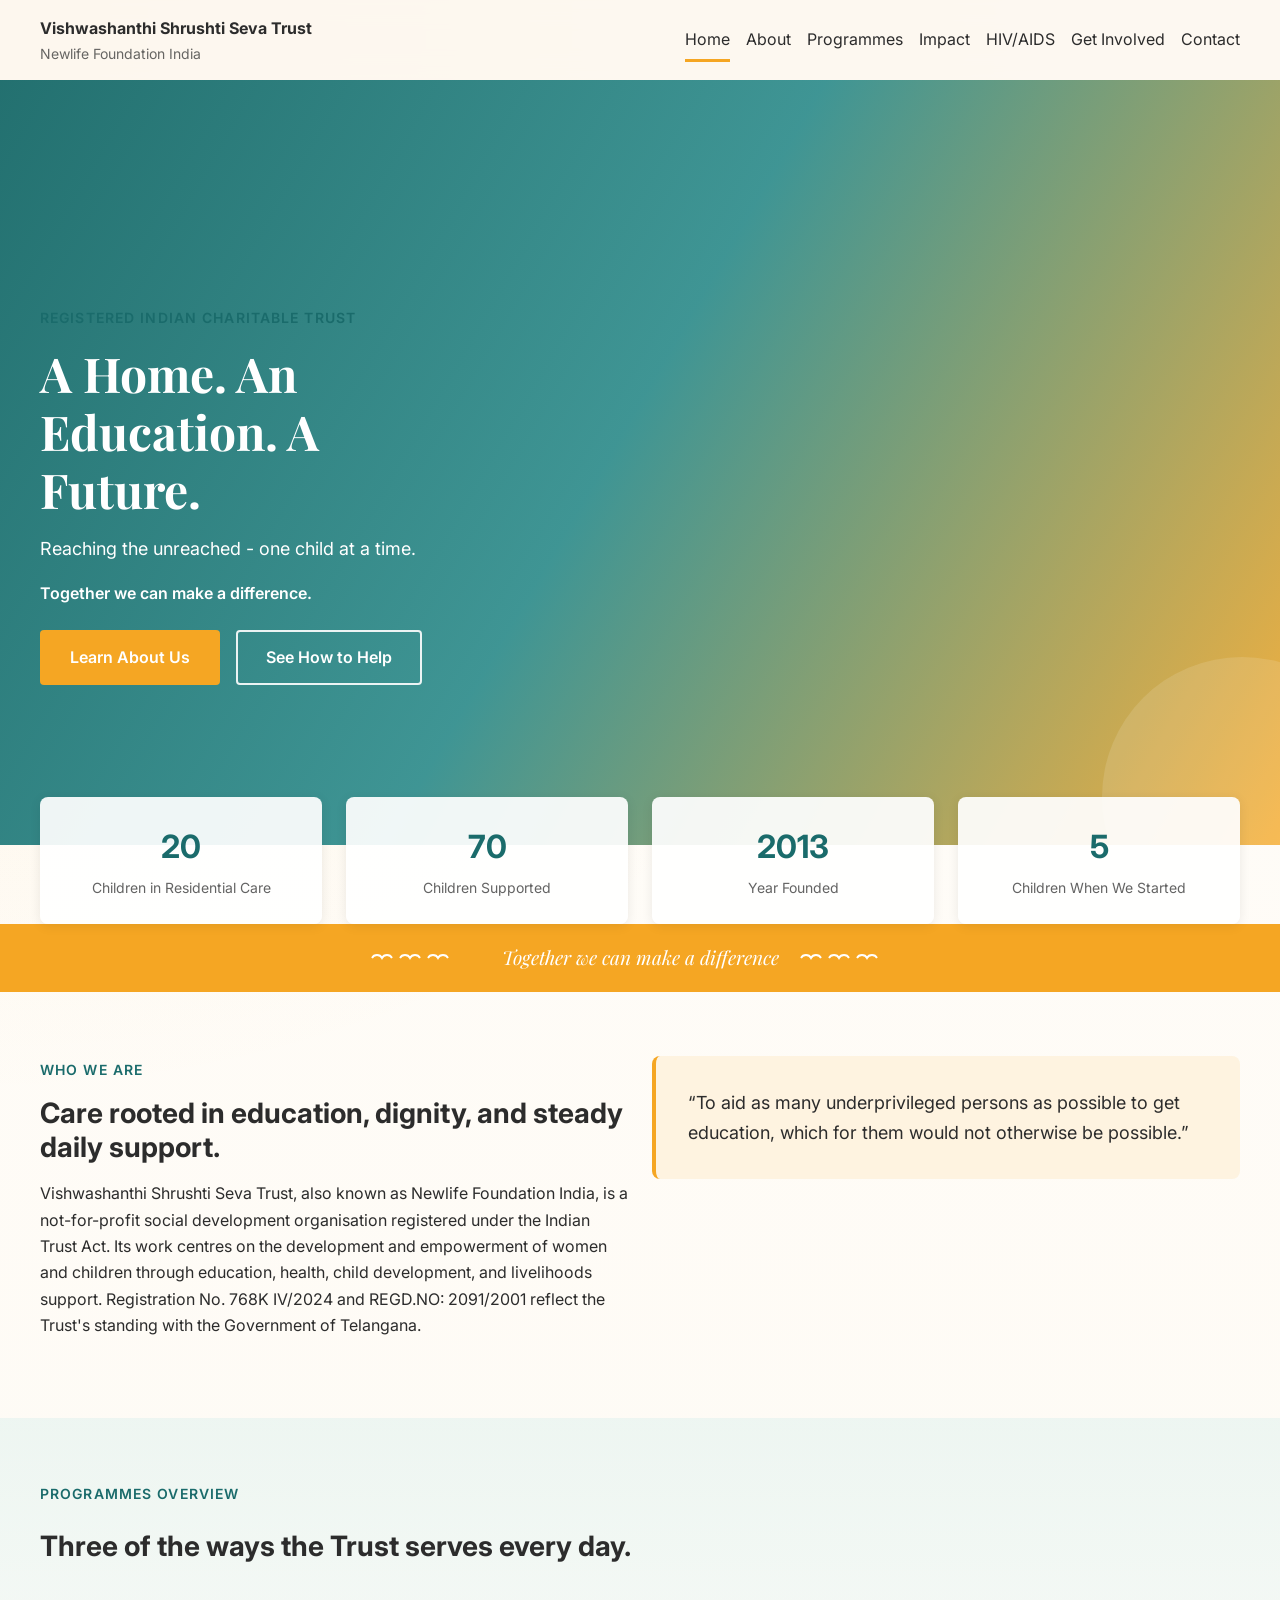
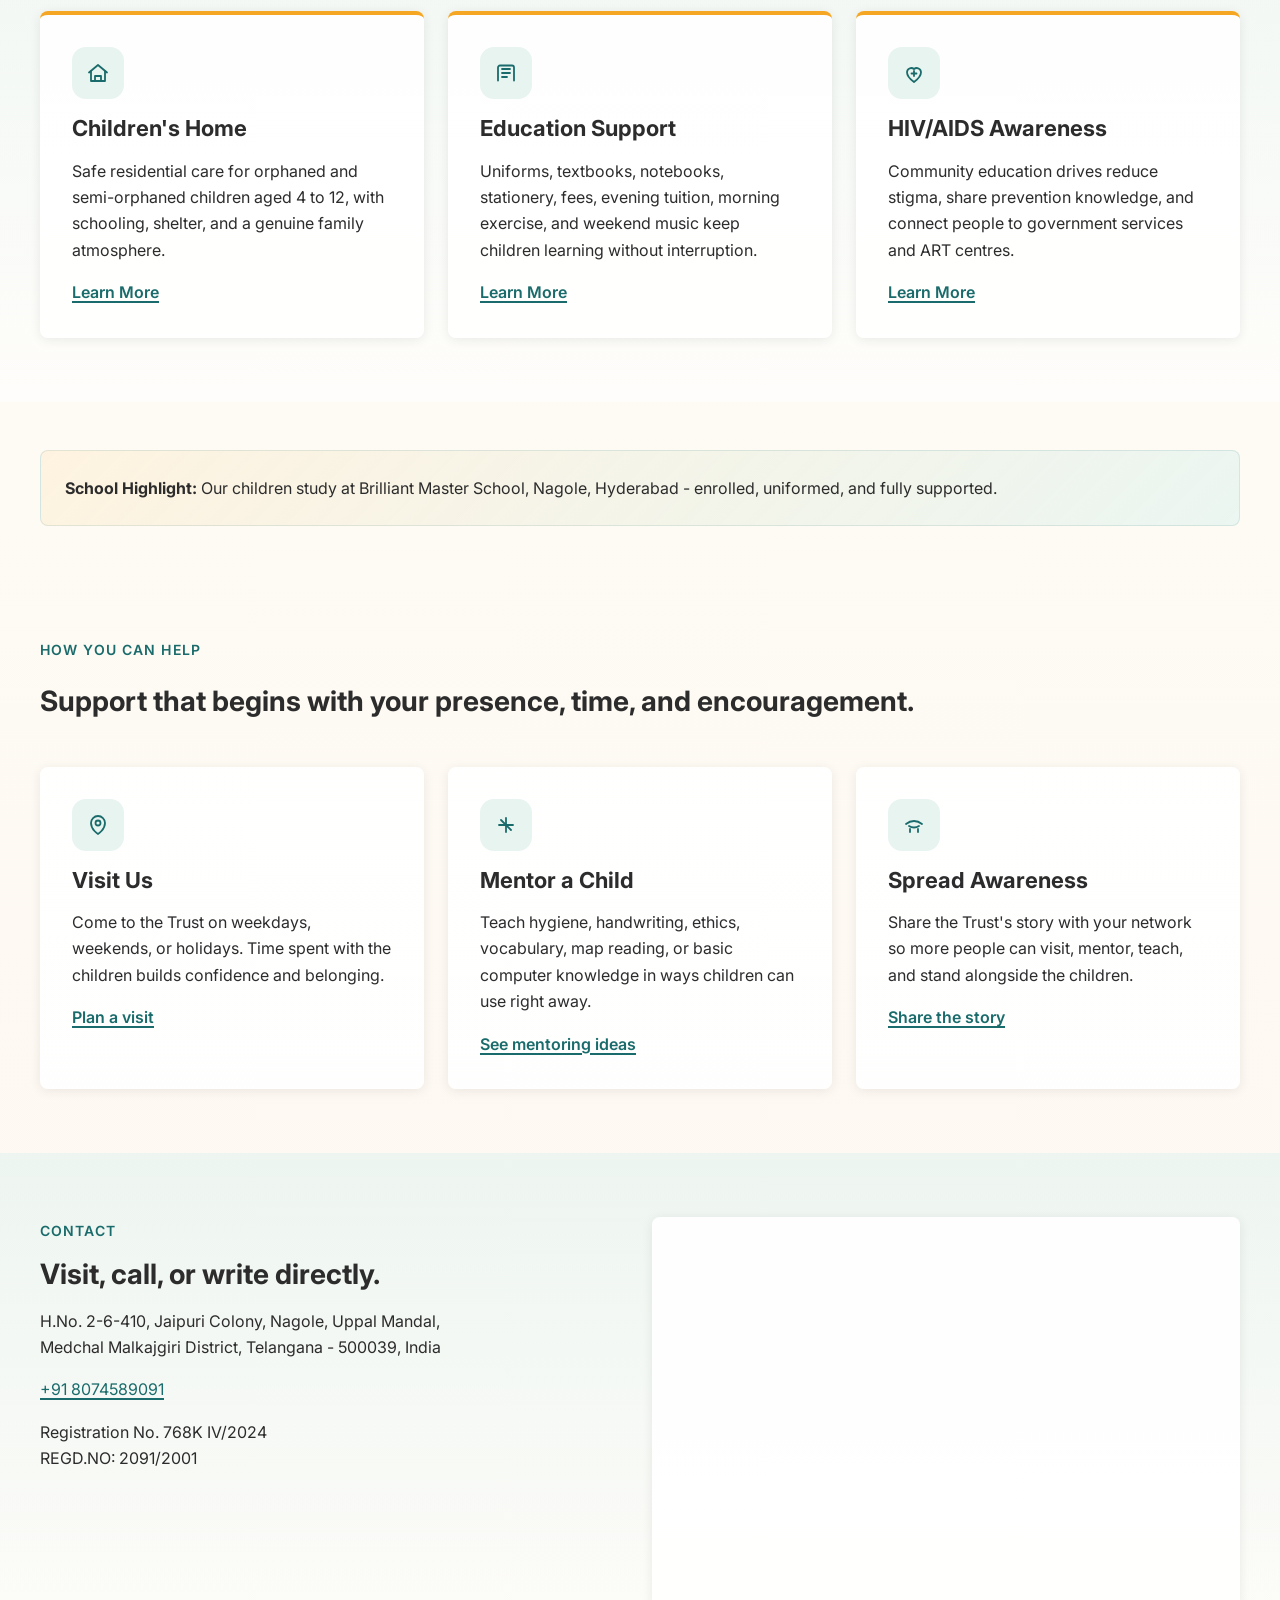
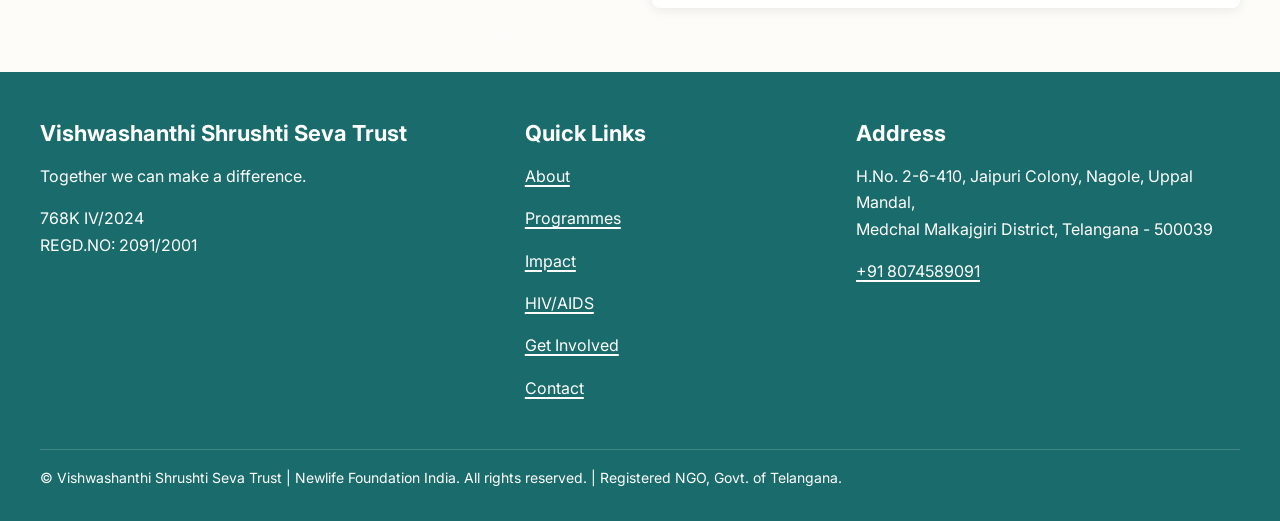
==== index.html @ 9d7c6ed6 "Initial commit: Vishwashanthi Shrushti Seva Trust website" ====
<!DOCTYPE html>
<html lang="en">
<head>
  <meta charset="UTF-8">
  <meta name="viewport" content="width=device-width, initial-scale=1">
  <title>Home - Vishwashanthi Shrushti Seva Trust</title>
  <meta name="description" content="Learn how Vishwashanthi Shrushti Seva Trust, also known as Newlife Foundation India, supports children, women, and the local community in Nagole, Hyderabad.">
  <meta property="og:title" content="Home - Vishwashanthi Shrushti Seva Trust">
  <meta property="og:description" content="A home, an education, and a future for children in residential care and the wider community.">
  <meta property="og:type" content="website">
  <link rel="preconnect" href="https://fonts.googleapis.com">
  <link rel="preconnect" href="https://fonts.gstatic.com" crossorigin>
  <link href="https://fonts.googleapis.com/css2?family=Playfair+Display:wght@700&family=Inter:wght@400;500;600&display=swap" rel="stylesheet">
  <link rel="stylesheet" href="style.css">
  <style>
    .hero .btn-secondary { border-color: rgba(255,255,255,.9); color: var(--color-white); }
  </style>
</head>
<body>
  <a href="#main" class="skip-link">Skip to main content</a>
  <header class="site-header">
    <div class="container nav-shell">
      <a class="brand" href="index.html">
        <strong>Vishwashanthi Shrushti Seva Trust</strong>
        <span>Newlife Foundation India</span>
      </a>
      <button class="nav-toggle" type="button" aria-expanded="false" aria-controls="site-menu" data-nav-toggle>
        <span class="visually-hidden">Open navigation</span>
        <svg viewBox="0 0 24 24" aria-hidden="true"><path d="M4 7h16M4 12h16M4 17h16"/></svg>
      </button>
      <nav class="nav-menu" id="site-menu" aria-label="Primary" data-nav-menu>
        <button class="nav-close" type="button" data-nav-close>
          <span class="visually-hidden">Close navigation</span>
          <svg viewBox="0 0 24 24" aria-hidden="true"><path d="M6 6l12 12M18 6 6 18"/></svg>
        </button>
        <ul class="nav-links">
          <li><a href="index.html" aria-current="page">Home</a></li>
          <li><a href="about.html">About</a></li>
          <li><a href="programmes.html">Programmes</a></li>
          <li><a href="impact.html">Impact</a></li>
          <li><a href="hiv-aids.html">HIV/AIDS</a></li>
          <li><a href="get-involved.html">Get Involved</a></li>
          <li><a href="contact.html">Contact</a></li>
        </ul>
      </nav>
    </div>
  </header>

  <main id="main">
    <section class="hero">
      <div class="container hero-grid">
        <div>
          <span class="eyebrow">Registered Indian Charitable Trust</span>
          <h1 class="hero-title">A Home. An Education. A Future.</h1>
          <p class="hero-subtitle">Reaching the unreached - one child at a time.</p>
          <p class="hero-tagline">Together we can make a difference.</p>
          <div class="button-row">
            <a class="btn btn-primary" href="about.html">Learn About Us</a>
            <a class="btn btn-secondary" href="get-involved.html">See How to Help</a>
          </div>
        </div>
      </div>
    </section>

    <section class="impact-strip">
      <div class="container">
        <div class="stats-grid">
          <article class="stat-card"><span class="stat-value" data-count="20">20</span><span class="stat-label">Children in Residential Care</span></article>
          <article class="stat-card"><span class="stat-value" data-count="70">70</span><span class="stat-label">Children Supported</span></article>
          <article class="stat-card"><span class="stat-value" data-count="2013">2013</span><span class="stat-label">Year Founded</span></article>
          <article class="stat-card"><span class="stat-value" data-count="5">5</span><span class="stat-label">Children When We Started</span></article>
        </div>
      </div>
    </section>

    <section class="story-ribbon" aria-label="Trust tagline">
      <div class="container">
        <svg class="ribbon-hearts" viewBox="0 0 120 20" aria-hidden="true"><path d="M6 10c2-4 8-4 10 0 2-4 8-4 10 0M34 10c2-4 8-4 10 0 2-4 8-4 10 0M62 10c2-4 8-4 10 0 2-4 8-4 10 0"/></svg>
        <div class="ribbon-text">Together we can make a difference</div>
        <svg class="ribbon-hearts" viewBox="0 0 120 20" aria-hidden="true"><path d="M6 10c2-4 8-4 10 0 2-4 8-4 10 0M34 10c2-4 8-4 10 0 2-4 8-4 10 0M62 10c2-4 8-4 10 0 2-4 8-4 10 0"/></svg>
      </div>
    </section>

    <section class="section">
      <div class="container split-grid">
        <div>
          <span class="eyebrow">Who We Are</span>
          <h2>Care rooted in education, dignity, and steady daily support.</h2>
          <p>Vishwashanthi Shrushti Seva Trust, also known as Newlife Foundation India, is a not-for-profit social development organisation registered under the Indian Trust Act. Its work centres on the development and empowerment of women and children through education, health, child development, and livelihoods support. Registration No. 768K IV/2024 and REGD.NO: 2091/2001 reflect the Trust's standing with the Government of Telangana.</p>
        </div>
        <aside class="pull-quote">
          “To aid as many underprivileged persons as possible to get education, which for them would not otherwise be possible.”
        </aside>
      </div>
    </section>

    <section class="section section-alt">
      <div class="container">
        <div class="section-title-row">
          <span class="eyebrow">Programmes Overview</span>
          <h2>Three of the ways the Trust serves every day.</h2>
        </div>
        <div class="card-grid">
          <article class="program-card">
            <div class="icon-chip"><svg viewBox="0 0 24 24" aria-hidden="true"><path d="M3 11.5 12 4l9 7.5"/><path d="M5 10.5V20h14v-9.5"/><path d="M9 20v-5h6v5"/></svg></div>
            <h3>Children's Home</h3>
            <p>Safe residential care for orphaned and semi-orphaned children aged 4 to 12, with schooling, shelter, and a genuine family atmosphere.</p>
            <a class="plain-link" href="programmes.html">Learn More</a>
          </article>
          <article class="program-card">
            <div class="icon-chip"><svg viewBox="0 0 24 24" aria-hidden="true"><path d="M4 19.5V6.5a2 2 0 0 1 2-2h12a2 2 0 0 1 2 2v13"/><path d="M8 8h8M8 12h8M8 16h5"/></svg></div>
            <h3>Education Support</h3>
            <p>Uniforms, textbooks, notebooks, stationery, fees, evening tuition, morning exercise, and weekend music keep children learning without interruption.</p>
            <a class="plain-link" href="programmes.html">Learn More</a>
          </article>
          <article class="program-card">
            <div class="icon-chip"><svg viewBox="0 0 24 24" aria-hidden="true"><path d="M12 21c4.5-3.2 7-6.2 7-9.7A4.3 4.3 0 0 0 12 8a4.3 4.3 0 0 0-7 3.3C5 14.8 7.5 17.8 12 21Z"/><path d="M12 10v5M9.5 12.5h5"/></svg></div>
            <h3>HIV/AIDS Awareness</h3>
            <p>Community education drives reduce stigma, share prevention knowledge, and connect people to government services and ART centres.</p>
            <a class="plain-link" href="programmes.html">Learn More</a>
          </article>
        </div>
      </div>
    </section>

    <section class="section-tight">
      <div class="container">
        <div class="callout">
          <strong>School Highlight:</strong> Our children study at Brilliant Master School, Nagole, Hyderabad - enrolled, uniformed, and fully supported.
        </div>
      </div>
    </section>

    <section class="section">
      <div class="container">
        <div class="section-title-row">
          <span class="eyebrow">How You Can Help</span>
          <h2>Support that begins with your presence, time, and encouragement.</h2>
        </div>
        <div class="card-grid">
          <article class="info-card">
            <div class="icon-chip"><svg viewBox="0 0 24 24" aria-hidden="true"><path d="M12 21s7-4.35 7-11a7 7 0 1 0-14 0c0 6.65 7 11 7 11Z"/><path d="M12 12.5a2.5 2.5 0 1 0 0-5 2.5 2.5 0 0 0 0 5Z"/></svg></div>
            <h3>Visit Us</h3>
            <p>Come to the Trust on weekdays, weekends, or holidays. Time spent with the children builds confidence and belonging.</p>
            <a class="plain-link" href="get-involved.html">Plan a visit</a>
          </article>
          <article class="info-card">
            <div class="icon-chip"><svg viewBox="0 0 24 24" aria-hidden="true"><path d="M12 19V5"/><path d="M5 12h14"/><path d="m7 7 10 10"/></svg></div>
            <h3>Mentor a Child</h3>
            <p>Teach hygiene, handwriting, ethics, vocabulary, map reading, or basic computer knowledge in ways children can use right away.</p>
            <a class="plain-link" href="get-involved.html">See mentoring ideas</a>
          </article>
          <article class="info-card">
            <div class="icon-chip"><svg viewBox="0 0 24 24" aria-hidden="true"><path d="M4 11c2.5-2 5-3 8-3s5.5 1 8 3"/><path d="M7 13c1.5 1 3.1 1.5 5 1.5S15.5 14 17 13"/><path d="M8 16v3M16 16v3"/></svg></div>
            <h3>Spread Awareness</h3>
            <p>Share the Trust's story with your network so more people can visit, mentor, teach, and stand alongside the children.</p>
            <a class="plain-link" href="get-involved.html">Share the story</a>
          </article>
        </div>
      </div>
    </section>

    <section class="section section-alt">
      <div class="container contact-grid">
        <div>
          <span class="eyebrow">Contact</span>
          <h2>Visit, call, or write directly.</h2>
          <p>H.No. 2-6-410, Jaipuri Colony, Nagole, Uppal Mandal,<br>Medchal Malkajgiri District, Telangana - 500039, India</p>
          <p><a href="tel:+918074589091">+91 8074589091</a></p>
          <p>Registration No. 768K IV/2024<br>REGD.NO: 2091/2001</p>
        </div>
        <div class="contact-card">
          <iframe title="Vishwashanthi Shrushti Seva Trust location" src="https://www.google.com/maps?q=Nagole%2C%20Hyderabad%2C%20Telangana&output=embed" height="320" loading="lazy"></iframe>
        </div>
      </div>
    </section>
  </main>

  <footer class="site-footer">
    <div class="container footer-grid">
      <div>
        <h3>Vishwashanthi Shrushti Seva Trust</h3>
        <p>Together we can make a difference.</p>
        <p>768K IV/2024<br>REGD.NO: 2091/2001</p>
      </div>
      <div>
        <h3>Quick Links</h3>
        <p><a href="about.html">About</a></p>
        <p><a href="programmes.html">Programmes</a></p>
        <p><a href="impact.html">Impact</a></p>
        <p><a href="hiv-aids.html">HIV/AIDS</a></p>
        <p><a href="get-involved.html">Get Involved</a></p>
        <p><a href="contact.html">Contact</a></p>
      </div>
      <div>
        <h3>Address</h3>
        <p>H.No. 2-6-410, Jaipuri Colony, Nagole, Uppal Mandal,<br>Medchal Malkajgiri District, Telangana - 500039</p>
        <p><a href="tel:+918074589091">+91 8074589091</a></p>
      </div>
    </div>
    <div class="container subfooter">
      © Vishwashanthi Shrushti Seva Trust | Newlife Foundation India. All rights reserved. | Registered NGO, Govt. of Telangana.
    </div>
  </footer>

  <script src="nav.js"></script>
  <script>
    (() => {
      const counters = document.querySelectorAll("[data-count]");
      if (!counters.length) return;
      const reduced = window.matchMedia("(prefers-reduced-motion: reduce)").matches;
      const run = (item) => {
        const end = Number(item.dataset.count || item.textContent);
        if (reduced) {
          item.textContent = end;
          return;
        }
        let startTime;
        const tick = (time) => {
          startTime ||= time;
          const progress = Math.min((time - startTime) / 1200, 1);
          item.textContent = Math.floor(progress * end).toString();
          if (progress < 1) requestAnimationFrame(tick);
        };
        requestAnimationFrame(tick);
      };
      const observer = new IntersectionObserver((entries, obs) => {
        entries.forEach((entry) => {
          if (entry.isIntersecting) {
            run(entry.target);
            obs.unobserve(entry.target);
          }
        });
      }, { threshold: 0.45 });
      counters.forEach((counter) => observer.observe(counter));
    })();
  </script>
</body>
</html>
---- style.css ----
:root {
  --color-saffron: #f5a623;
  --color-teal: #1a6b6b;
  --color-teal-light: #2a8a8a;
  --color-ivory: #fdf8f0;
  --color-sage: #e8f4f0;
  --color-charcoal: #2c2c2c;
  --color-white: #ffffff;
  --color-saffron-light: #fef3e0;
  --fs-xs: 0.875rem;
  --fs-sm: 1rem;
  --fs-md: 1.125rem;
  --fs-lg: 1.375rem;
  --fs-xl: 1.75rem;
  --fs-2xl: 2.25rem;
  --fs-hero: 3rem;
  --space-1: 8px;
  --space-2: 16px;
  --space-3: 24px;
  --space-4: 32px;
  --space-5: 48px;
  --space-6: 64px;
  --space-7: 96px;
  --max-width: 1200px;
  --radius-card: 8px;
  --radius-btn: 4px;
  --shadow-card: 0 2px 12px rgba(0, 0, 0, 0.08);
  --nav-height: 80px;
}

*,
*::before,
*::after {
  box-sizing: border-box;
}

html {
  scroll-behavior: smooth;
}

body {
  margin: 0;
  font-family: "Inter", sans-serif;
  font-size: var(--fs-sm);
  line-height: 1.65;
  color: var(--color-charcoal);
  background:
    radial-gradient(circle at top left, rgba(245, 166, 35, 0.12), transparent 28%),
    linear-gradient(180deg, #fffdf9 0%, var(--color-ivory) 100%);
}

body.menu-open {
  overflow: hidden;
}

a {
  color: var(--color-teal);
  text-decoration-thickness: 1.5px;
  text-underline-offset: 0.18em;
}

a:hover,
button:hover {
  filter: brightness(0.92);
}

a:focus-visible,
button:focus-visible,
iframe:focus-visible {
  outline: 2px solid var(--color-saffron);
  outline-offset: 2px;
}

img,
svg {
  max-width: 100%;
}

iframe {
  width: 100%;
  border: 0;
}

h1,
h2,
h3 {
  margin: 0 0 var(--space-2);
  line-height: 1.2;
  letter-spacing: 0;
}

h1,
.hero-title,
.ribbon-text {
  font-family: "Playfair Display", serif;
}

h1 {
  font-size: 1.75rem;
}

h2 {
  font-size: var(--fs-xl);
}

h3 {
  font-size: var(--fs-lg);
}

p,
ul,
ol,
blockquote {
  margin: 0 0 var(--space-2);
}

ul,
ol {
  padding-left: 1.2rem;
}

.skip-link {
  position: absolute;
  left: var(--space-2);
  top: -48px;
  background: var(--color-white);
  color: var(--color-charcoal);
  padding: 10px 14px;
  border-radius: var(--radius-btn);
  z-index: 2000;
}

.skip-link:focus {
  top: 12px;
}

.visually-hidden {
  position: absolute;
  width: 1px;
  height: 1px;
  padding: 0;
  margin: -1px;
  overflow: hidden;
  clip: rect(0, 0, 0, 0);
  white-space: nowrap;
  border: 0;
}

.container {
  width: min(calc(100% - 32px), var(--max-width));
  margin: 0 auto;
}

.section {
  padding: var(--space-6) 0;
}

.section-tight {
  padding: var(--space-5) 0;
}

.section-alt {
  background: linear-gradient(180deg, rgba(232, 244, 240, 0.75), rgba(255, 255, 255, 0.6));
}

.section-saffron {
  background: var(--color-saffron-light);
}

.eyebrow {
  display: inline-block;
  margin-bottom: var(--space-2);
  font-size: var(--fs-xs);
  font-weight: 600;
  text-transform: uppercase;
  letter-spacing: 0.08em;
  color: var(--color-teal);
}

.lead {
  font-size: var(--fs-md);
}

.page-header {
  padding-top: calc(var(--nav-height) + var(--space-4));
  padding-bottom: var(--space-4);
}

.breadcrumb {
  display: inline-flex;
  gap: var(--space-1);
  flex-wrap: wrap;
  font-size: var(--fs-xs);
  margin-bottom: var(--space-2);
  color: rgba(44, 44, 44, 0.75);
}

.site-header {
  position: sticky;
  top: 0;
  z-index: 1000;
  background: rgba(253, 248, 240, 0.9);
  backdrop-filter: blur(12px);
  transition: background 0.25s ease, box-shadow 0.25s ease;
}

.site-header.scrolled {
  background: rgba(255, 255, 255, 0.98);
  box-shadow: 0 8px 24px rgba(0, 0, 0, 0.08);
}

.nav-shell {
  display: flex;
  align-items: center;
  justify-content: space-between;
  min-height: var(--nav-height);
  gap: var(--space-2);
}

.brand {
  color: var(--color-charcoal);
  text-decoration: none;
}

.brand strong {
  display: block;
  font-size: 1rem;
}

.brand span {
  display: block;
  font-size: var(--fs-xs);
  color: rgba(44, 44, 44, 0.72);
}

.nav-toggle {
  display: inline-flex;
  width: 44px;
  height: 44px;
  border: 0;
  background: transparent;
  color: var(--color-teal);
  align-items: center;
  justify-content: center;
  cursor: pointer;
}

.nav-toggle svg,
.nav-close svg {
  width: 24px;
  height: 24px;
}

.nav-toggle svg path,
.nav-close svg path {
  stroke: currentColor;
  fill: none;
  stroke-linecap: round;
  stroke-linejoin: round;
  stroke-width: 2;
}

.nav-menu {
  position: absolute;
  top: 0;
  left: 0;
  right: 0;
  display: flex;
  flex-direction: column;
  justify-content: flex-start;
  padding: calc(var(--nav-height) + var(--space-5)) var(--space-4) var(--space-5);
  background: var(--color-teal);
  z-index: 1200;
  overflow-y: auto;
  min-height: 100vh;
  transform: translateY(-100%);
  opacity: 0;
  visibility: hidden;
  transition: transform 0.3s ease, opacity 0.3s ease, visibility 0.3s ease;
}

.nav-menu.open {
  transform: translateY(0);
  opacity: 1;
  visibility: visible;
}

.nav-close {
  position: absolute;
  top: var(--space-3);
  right: var(--space-3);
  width: 44px;
  height: 44px;
  border: 0;
  background: transparent;
  color: var(--color-white);
  cursor: pointer;
}

.nav-links {
  list-style: none;
  padding: 0;
  margin: 0;
  display: flex;
  flex-direction: column;
  gap: var(--space-2);
  width: 100%;
}

.nav-links a {
  display: inline-flex;
  align-items: center;
  min-height: 44px;
  color: var(--color-white);
  text-decoration: none;
  font-size: 2rem;
  line-height: 56px;
  border-bottom: 3px solid transparent;
}

.nav-links a[aria-current="page"] {
  border-bottom-color: var(--color-saffron);
}

.hero {
  position: relative;
  min-height: 85vh;
  display: flex;
  align-items: center;
  padding: calc(var(--nav-height) + var(--space-5)) 0 var(--space-6);
  background:
    linear-gradient(120deg, rgba(26, 107, 107, 0.96), rgba(42, 138, 138, 0.9) 48%, rgba(245, 166, 35, 0.88)),
    linear-gradient(180deg, rgba(255, 255, 255, 0.06), rgba(255, 255, 255, 0));
  color: var(--color-white);
  overflow: hidden;
}

.hero::after {
  content: "";
  position: absolute;
  inset: auto -8% -12% auto;
  width: 280px;
  height: 280px;
  border-radius: 50%;
  background: rgba(255, 255, 255, 0.12);
}

.hero-grid {
  position: relative;
  z-index: 1;
  display: grid;
  gap: var(--space-4);
}

.hero-title {
  font-size: 1.75rem;
  max-width: 11ch;
}

.hero-subtitle {
  font-size: var(--fs-md);
  max-width: 34rem;
}

.hero-tagline {
  font-size: var(--fs-sm);
  font-weight: 600;
}

.button-row {
  display: flex;
  flex-wrap: wrap;
  gap: var(--space-2);
  margin-top: var(--space-3);
}

.btn {
  display: inline-flex;
  align-items: center;
  justify-content: center;
  min-height: 44px;
  padding: 12px 28px;
  border-radius: var(--radius-btn);
  border: 2px solid transparent;
  text-decoration: none;
  font-weight: 600;
}

.btn-primary {
  background: var(--color-saffron);
  color: var(--color-white);
}

.btn-secondary {
  color: var(--color-teal);
  border-color: var(--color-teal);
  background: transparent;
}

.story-ribbon {
  background: var(--color-saffron);
  color: var(--color-white);
}

.story-ribbon .container {
  display: flex;
  align-items: center;
  justify-content: center;
  gap: var(--space-2);
  padding: 18px 0;
}

.ribbon-text {
  font-size: 1.2rem;
  font-style: italic;
  text-align: center;
}

.ribbon-hearts {
  display: none;
  flex: 0 0 auto;
  width: 120px;
  height: 20px;
  fill: none;
  stroke: currentColor;
  stroke-width: 1.8;
}

.stats-grid,
.card-grid,
.facts-grid,
.footer-grid,
.split-grid,
.contact-grid,
.impact-grid {
  display: grid;
  gap: var(--space-3);
}

.impact-strip {
  margin-top: calc(-1 * var(--space-5));
  position: relative;
  z-index: 2;
}

.stat-card,
.info-card,
.program-card,
.fact-card,
.timeline-item,
.contact-card,
.quote-card,
.letter-card {
  background: rgba(255, 255, 255, 0.92);
  border-radius: var(--radius-card);
  box-shadow: var(--shadow-card);
}

.stat-card {
  padding: var(--space-3);
  text-align: center;
}

.stat-value {
  display: block;
  font-size: 2rem;
  font-weight: 700;
  color: var(--color-teal);
}

.stat-label {
  font-size: var(--fs-xs);
  color: rgba(44, 44, 44, 0.74);
}

.info-card,
.program-card,
.fact-card,
.contact-card,
.letter-card {
  padding: var(--space-4);
}

.program-card,
.fact-card {
  border-top: 4px solid var(--color-saffron);
}

.icon-chip {
  display: inline-flex;
  align-items: center;
  justify-content: center;
  width: 52px;
  height: 52px;
  margin-bottom: var(--space-2);
  border-radius: 14px;
  background: var(--color-sage);
  color: var(--color-teal);
}

.icon-chip svg {
  width: 24px;
  height: 24px;
  stroke: currentColor;
  fill: none;
  stroke-width: 1.8;
  stroke-linecap: round;
  stroke-linejoin: round;
}

.pull-quote {
  padding: var(--space-4);
  background: var(--color-saffron-light);
  border-left: 4px solid var(--color-saffron);
  border-radius: var(--radius-card);
  font-size: var(--fs-md);
}

.callout {
  padding: var(--space-3);
  background: linear-gradient(135deg, var(--color-saffron-light), rgba(232, 244, 240, 0.85));
  border-radius: var(--radius-card);
  border: 1px solid rgba(26, 107, 107, 0.12);
}

.section-title-row {
  display: flex;
  flex-direction: column;
  gap: var(--space-1);
  margin-bottom: var(--space-4);
}

.programme-section {
  padding: var(--space-5) 0;
}

.programme-section + .programme-section {
  border-top: 1px solid rgba(26, 107, 107, 0.12);
}

.programme-inner {
  display: grid;
  gap: var(--space-3);
}

.programme-copy {
  display: grid;
  gap: var(--space-2);
}

.timeline {
  display: grid;
  gap: var(--space-2);
  margin: var(--space-4) 0;
}

.timeline-item {
  position: relative;
  padding: var(--space-3);
}

.timeline-time {
  display: block;
  font-weight: 700;
  color: var(--color-teal);
}

.school-note,
.computer-note,
.quote-band {
  border-radius: var(--radius-card);
  padding: var(--space-4);
}

.school-note,
.computer-note {
  background: var(--color-saffron-light);
}

.quote-band {
  background: var(--color-saffron);
  color: var(--color-white);
  text-align: center;
  font-size: var(--fs-lg);
}

.impact-panels {
  display: grid;
  gap: var(--space-3);
}

.impact-panel {
  padding: var(--space-4);
  background: rgba(255, 255, 255, 0.88);
  border-radius: var(--radius-card);
  box-shadow: var(--shadow-card);
}

.timeline-history {
  position: relative;
  display: grid;
  gap: var(--space-3);
  margin-top: var(--space-4);
}

.timeline-history::before {
  content: "";
  position: absolute;
  left: 11px;
  top: 8px;
  bottom: 8px;
  width: 2px;
  background: rgba(26, 107, 107, 0.24);
}

.history-item {
  position: relative;
  padding-left: var(--space-4);
}

.history-item::before {
  content: "";
  position: absolute;
  left: 4px;
  top: 7px;
  width: 14px;
  height: 14px;
  border-radius: 50%;
  background: var(--color-saffron);
  box-shadow: 0 0 0 4px rgba(245, 166, 35, 0.18);
}

.history-year {
  display: inline-block;
  min-width: 4.5rem;
  font-weight: 700;
  color: var(--color-teal);
}

.site-footer {
  background: var(--color-teal);
  color: var(--color-white);
  padding-top: var(--space-5);
}

.site-footer a {
  color: var(--color-white);
}

.footer-grid {
  padding-bottom: var(--space-4);
}

.subfooter {
  padding: var(--space-2) 0 var(--space-4);
  border-top: 1px solid rgba(255, 255, 255, 0.18);
  font-size: var(--fs-xs);
}

.plain-link {
  font-weight: 600;
}

.visually-muted {
  color: rgba(44, 44, 44, 0.75);
}

@media (min-width: 640px) {
  h1 {
    font-size: var(--fs-2xl);
  }

  .hero-title {
    font-size: 2.25rem;
  }

  .stats-grid,
  .facts-grid,
  .impact-grid {
    grid-template-columns: repeat(2, minmax(0, 1fr));
  }

  .card-grid,
  .split-grid,
  .contact-grid,
  .footer-grid,
  .impact-panels {
    grid-template-columns: repeat(2, minmax(0, 1fr));
  }

  .timeline {
    grid-template-columns: repeat(2, minmax(0, 1fr));
  }
}

@media (min-width: 768px) {
  .nav-toggle,
  .nav-close {
    display: none;
  }

  .nav-menu {
    position: static;
    inset: auto;
    padding: 0;
    background: transparent;
    transform: none;
    opacity: 1;
    visibility: visible;
    min-height: 0;
    overflow-y: visible;
  }

  .nav-links {
    flex-direction: row;
    flex-wrap: wrap;
    justify-content: flex-end;
    gap: var(--space-2);
  }

  .nav-links a {
    min-height: 44px;
    font-size: var(--fs-sm);
    line-height: 1.5;
    color: var(--color-charcoal);
  }

  .site-header.scrolled .nav-links a {
    color: var(--color-charcoal);
  }

  .hero-grid,
  .split-grid,
  .contact-grid,
  .programme-inner {
    grid-template-columns: repeat(2, minmax(0, 1fr));
    align-items: start;
  }

  .timeline {
    grid-template-columns: repeat(5, minmax(0, 1fr));
  }

  .ribbon-hearts {
    display: block;
  }
}

@media (min-width: 1024px) {
  .hero-title {
    font-size: var(--fs-hero);
  }

  .stats-grid {
    grid-template-columns: repeat(4, minmax(0, 1fr));
  }

  .impact-grid {
    grid-template-columns: repeat(3, minmax(0, 1fr));
  }

  .card-grid,
  .facts-grid {
    grid-template-columns: repeat(3, minmax(0, 1fr));
  }

  .footer-grid {
    grid-template-columns: 1.2fr 0.8fr 1fr;
  }

  .timeline {
    grid-template-columns: repeat(10, minmax(0, 1fr));
  }
}

@media (prefers-reduced-motion: reduce) {
  html {
    scroll-behavior: auto;
  }

  *,
  *::before,
  *::after {
    animation: none !important;
    transition: none !important;
  }
}
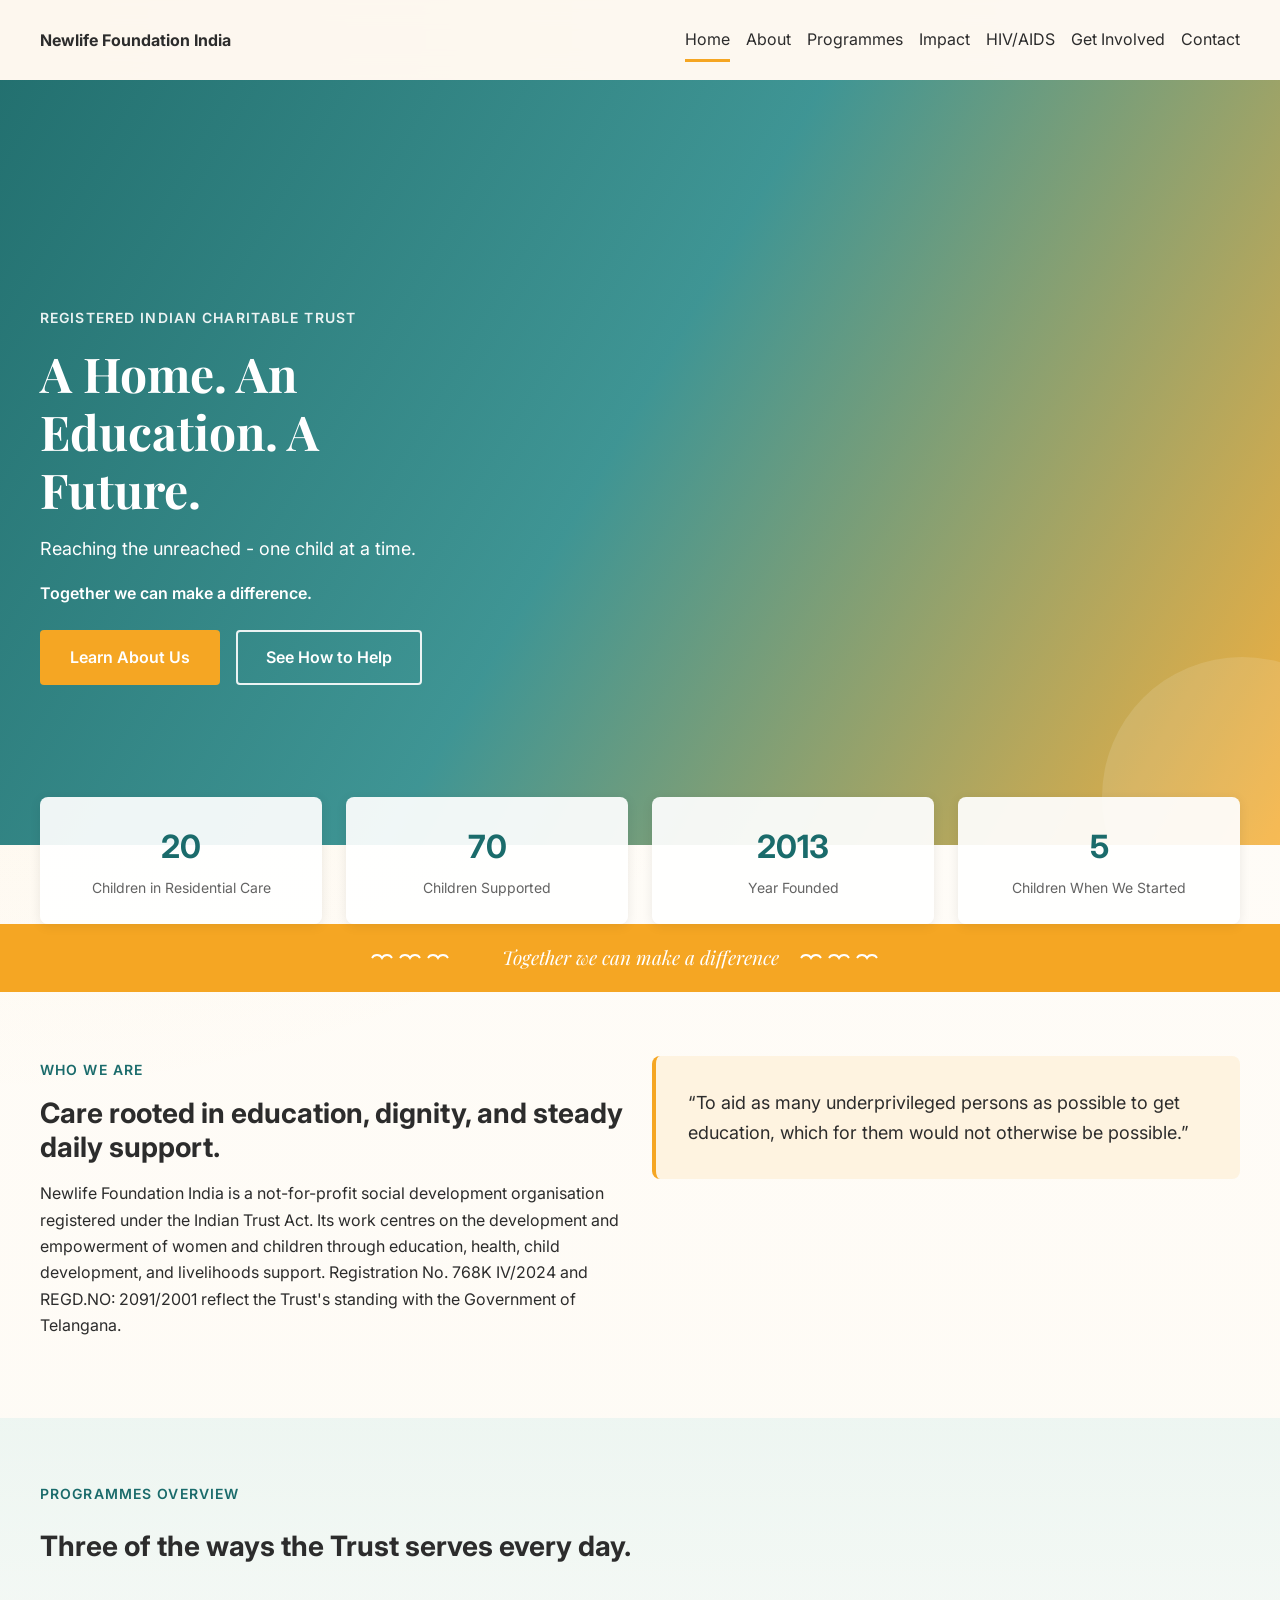
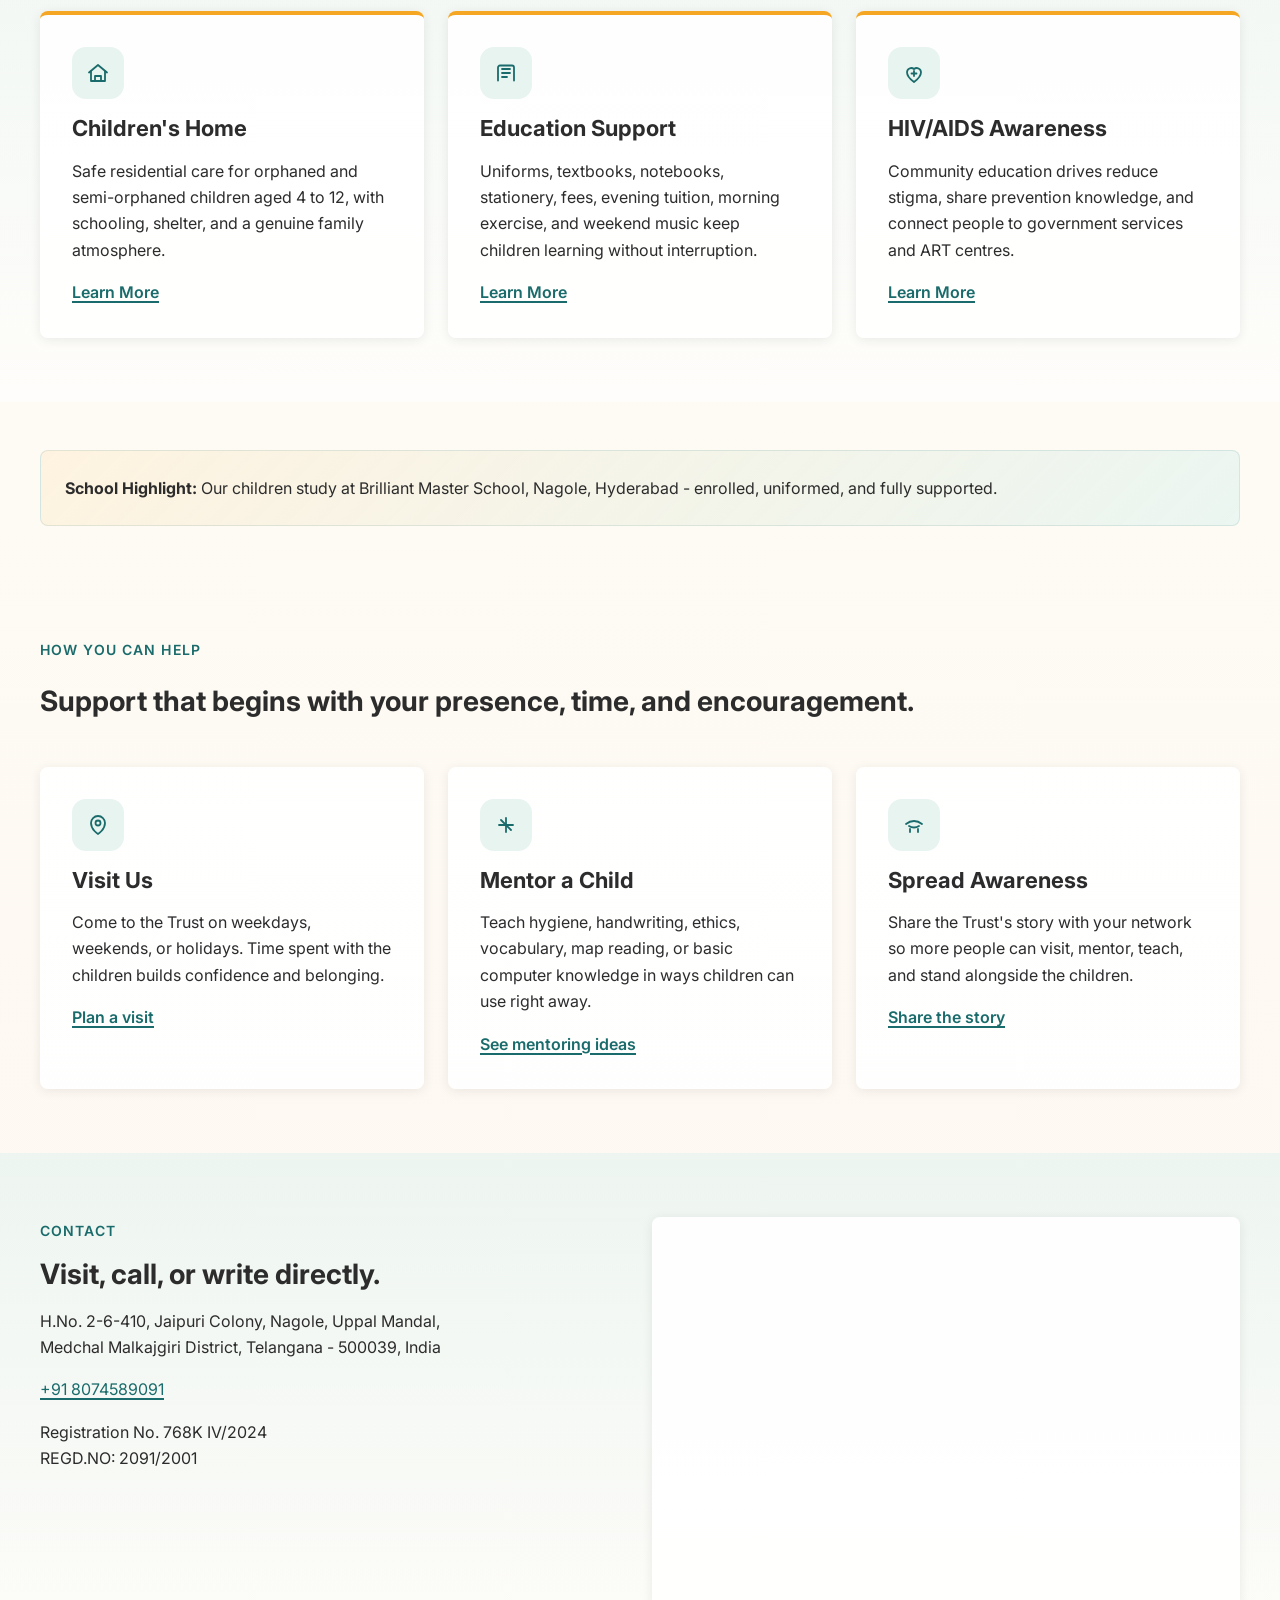
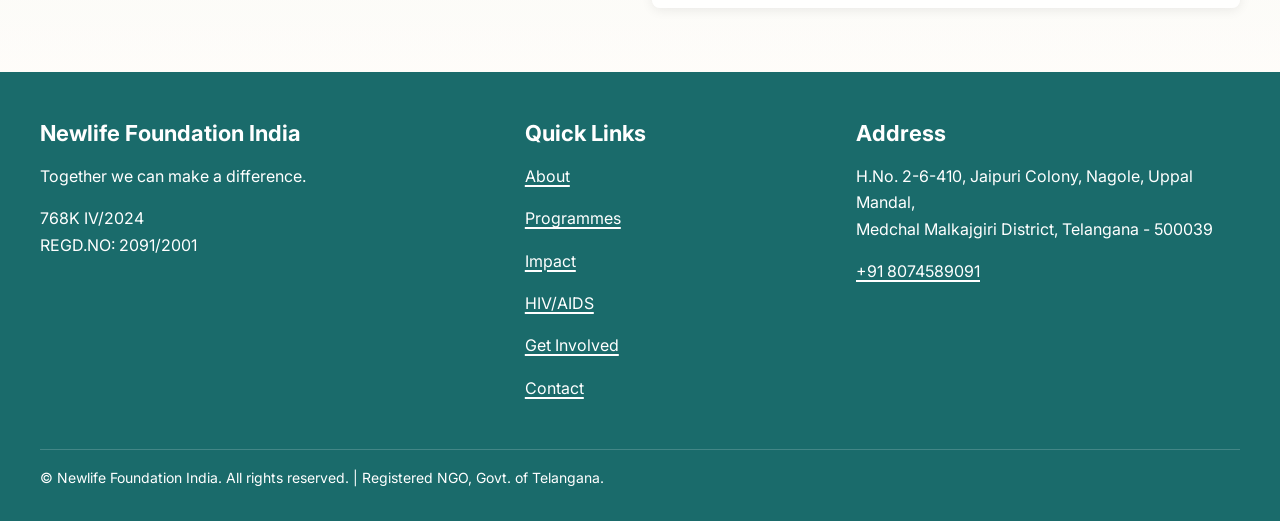
==== commit 50c4371f: "Rename trust to Newlife Foundation India across the entire website" ====
--- a/index.html
+++ b/index.html
@@ -3,9 +3,9 @@
 <head>
   <meta charset="UTF-8">
   <meta name="viewport" content="width=device-width, initial-scale=1">
-  <title>Home - Vishwashanthi Shrushti Seva Trust</title>
-  <meta name="description" content="Learn how Vishwashanthi Shrushti Seva Trust, also known as Newlife Foundation India, supports children, women, and the local community in Nagole, Hyderabad.">
-  <meta property="og:title" content="Home - Vishwashanthi Shrushti Seva Trust">
+  <title>Home - Newlife Foundation India</title>
+  <meta name="description" content="Learn how Newlife Foundation India supports children, women, and the local community in Nagole, Hyderabad.">
+  <meta property="og:title" content="Home - Newlife Foundation India">
   <meta property="og:description" content="A home, an education, and a future for children in residential care and the wider community.">
   <meta property="og:type" content="website">
   <link rel="preconnect" href="https://fonts.googleapis.com">
@@ -21,8 +21,7 @@
   <header class="site-header">
     <div class="container nav-shell">
       <a class="brand" href="index.html">
-        <strong>Vishwashanthi Shrushti Seva Trust</strong>
-        <span>Newlife Foundation India</span>
+        <strong>Newlife Foundation India</strong>
       </a>
       <button class="nav-toggle" type="button" aria-expanded="false" aria-controls="site-menu" data-nav-toggle>
         <span class="visually-hidden">Open navigation</span>
@@ -86,7 +85,7 @@
         <div>
           <span class="eyebrow">Who We Are</span>
           <h2>Care rooted in education, dignity, and steady daily support.</h2>
-          <p>Vishwashanthi Shrushti Seva Trust, also known as Newlife Foundation India, is a not-for-profit social development organisation registered under the Indian Trust Act. Its work centres on the development and empowerment of women and children through education, health, child development, and livelihoods support. Registration No. 768K IV/2024 and REGD.NO: 2091/2001 reflect the Trust's standing with the Government of Telangana.</p>
+          <p>Newlife Foundation India is a not-for-profit social development organisation registered under the Indian Trust Act. Its work centres on the development and empowerment of women and children through education, health, child development, and livelihoods support. Registration No. 768K IV/2024 and REGD.NO: 2091/2001 reflect the Trust's standing with the Government of Telangana.</p>
         </div>
         <aside class="pull-quote">
           “To aid as many underprivileged persons as possible to get education, which for them would not otherwise be possible.”
@@ -170,7 +169,7 @@
           <p>Registration No. 768K IV/2024<br>REGD.NO: 2091/2001</p>
         </div>
         <div class="contact-card">
-          <iframe title="Vishwashanthi Shrushti Seva Trust location" src="https://www.google.com/maps?q=Nagole%2C%20Hyderabad%2C%20Telangana&output=embed" height="320" loading="lazy"></iframe>
+          <iframe title="Newlife Foundation India location" src="https://www.google.com/maps?q=Nagole%2C%20Hyderabad%2C%20Telangana&output=embed" height="320" loading="lazy"></iframe>
         </div>
       </div>
     </section>
@@ -179,7 +178,7 @@
   <footer class="site-footer">
     <div class="container footer-grid">
       <div>
-        <h3>Vishwashanthi Shrushti Seva Trust</h3>
+        <h3>Newlife Foundation India</h3>
         <p>Together we can make a difference.</p>
         <p>768K IV/2024<br>REGD.NO: 2091/2001</p>
       </div>
@@ -199,7 +198,7 @@
       </div>
     </div>
     <div class="container subfooter">
-      © Vishwashanthi Shrushti Seva Trust | Newlife Foundation India. All rights reserved. | Registered NGO, Govt. of Telangana.
+      © Newlife Foundation India. All rights reserved. | Registered NGO, Govt. of Telangana.
     </div>
   </footer>
 
--- a/style.css
+++ b/style.css
@@ -322,6 +322,10 @@
   border-bottom-color: var(--color-saffron);
 }
 
+.hero .eyebrow {
+  color: rgba(255, 255, 255, 0.9);
+}
+
 .hero {
   position: relative;
   min-height: 85vh;
